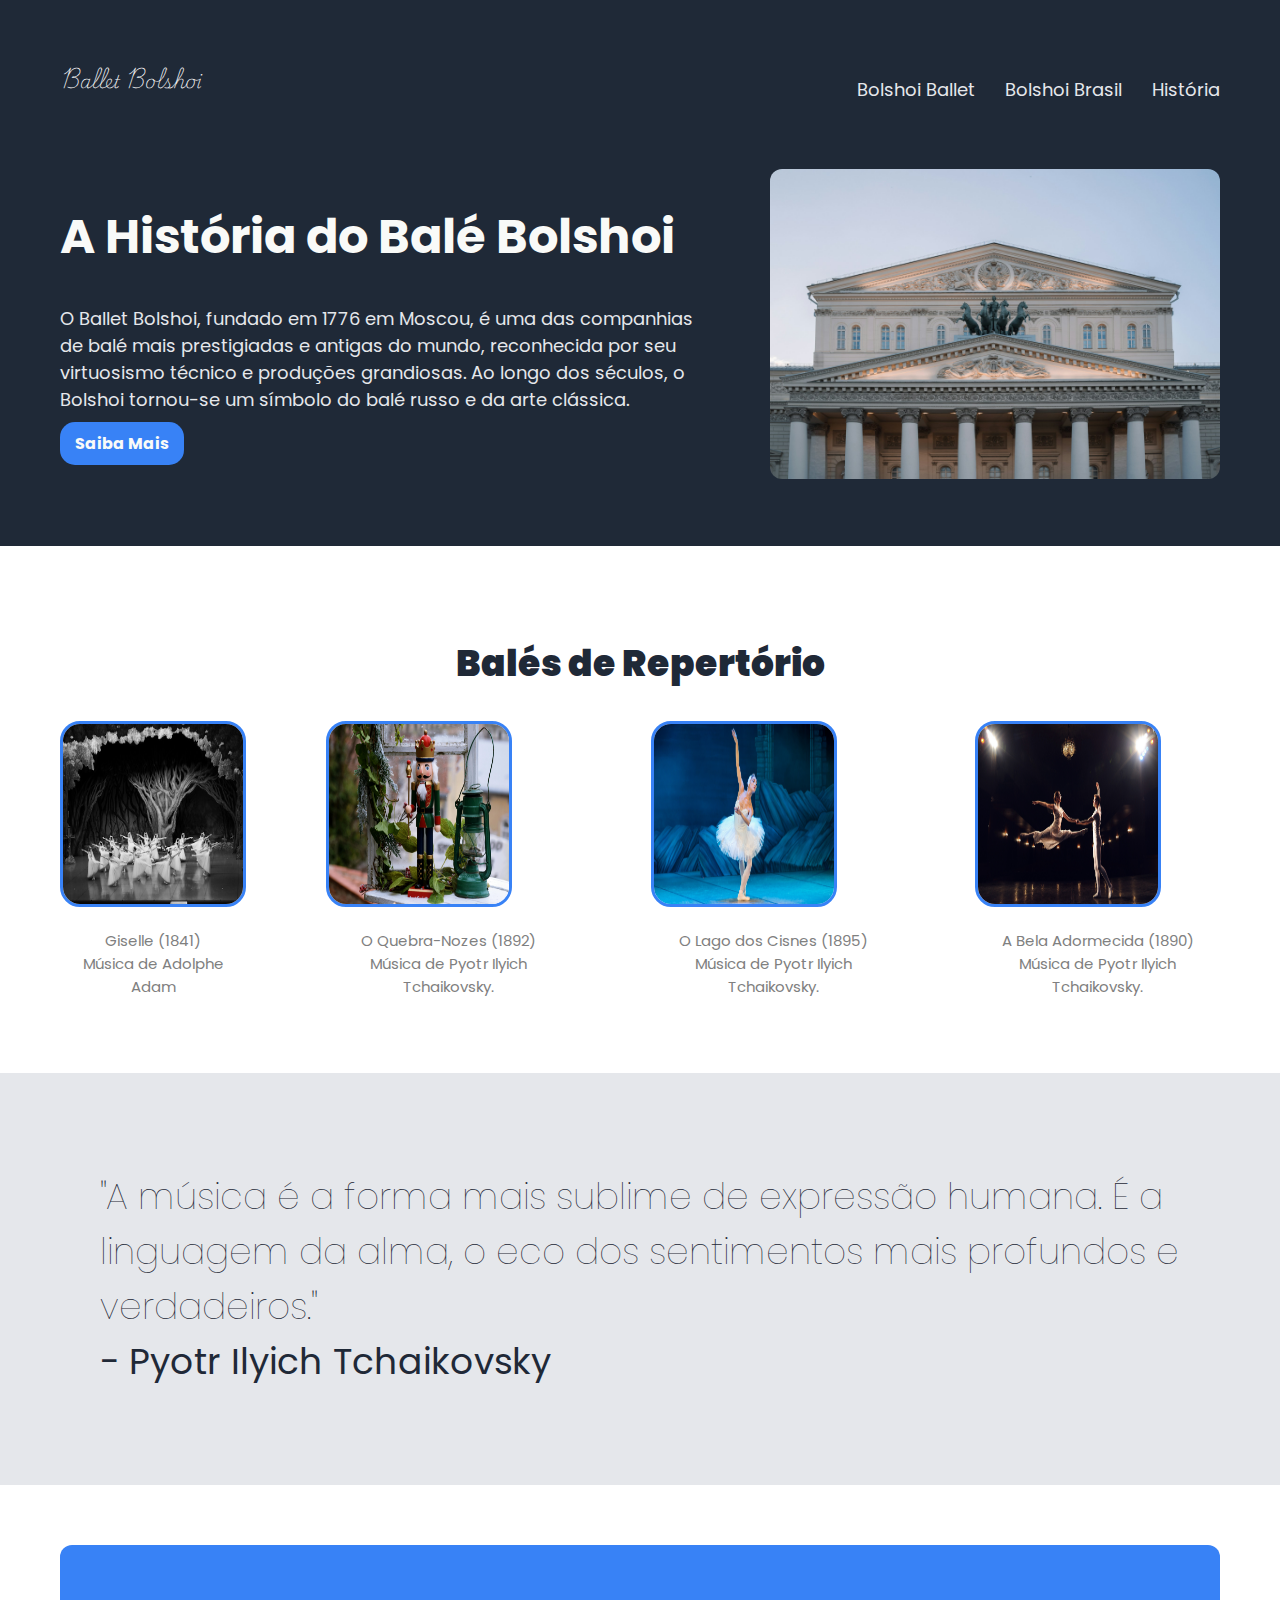
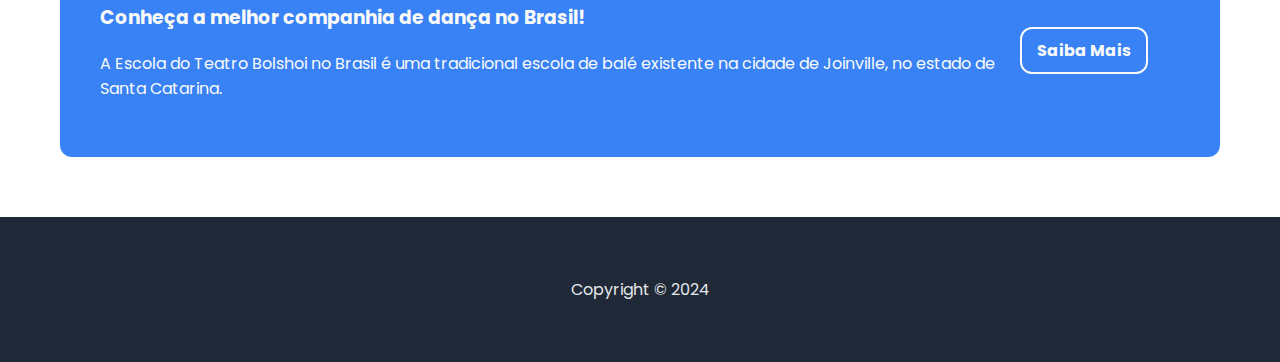
==== index.html @ 8eac7a28 "FEAT: odin-project" ====
<!DOCTYPE html>

<html lang="pt-BR">

<head>
    <meta charset="UTF-8">
    <title>Bolshoi Ballet</title>
    <link rel="stylesheet" href="css/style.css">
</head>

<body>
    <header class="header">
        <div class="navbar">
            <div>
                <span class="logo">Ballet Bolshoi</span>
            </div>
            <ul class="navbar-links">
                <li><a href="https://www.bolshoiballetacademy.com/" target="_blank" rel="noopener noreferrer">Bolshoi Ballet</a></li>
                <li><a href="https://www.escolabolshoi.com.br/" target="_blank" rel="noopener noreferrer">Bolshoi Brasil</a></li>
                <li><a href="https://www.britannica.com/art/ballet" target="_blank" rel="noopener noreferrer"> História</a></li>
            </ul>
        </div>
        <div class="header-text">
            <div>
                <h1>A História do Balé Bolshoi</h1>
                <p>O Ballet Bolshoi, fundado em 1776 em Moscou, é uma das companhias de balé mais prestigiadas 
                    e antigas do mundo, reconhecida por seu virtuosismo técnico e produções grandiosas. 
                    Ao longo dos séculos, o Bolshoi tornou-se um símbolo do balé russo e da arte clássica.</p>
                <a class="btn" href="https://www.bolshoiballetacademy.com/" target="_blank" rel="noopener noreferrer"><strong>Saiba Mais</strong></a>
            </div>
            <div>
                <img src="img/bolshoi.jpg" alt="Bolshoi" width="450" height="310">
            </div>
        </div>
    </header>

    <section class="section-repertorio">
        <h2>Balés de Repertório</h2>
        <div class="grid">
            <div class="card">
                <img src="img/giselle.jpg" alt="Giselle" width="180" height="180">
                <p>Giselle (1841) <br>
                    Música de Adolphe Adam
                </p>
            </div>
            <div class="card">
                <img src="img/nutcracker.jpg" alt="Quebra-Nozes" width="180" height="180">
                <p>O Quebra-Nozes (1892) <br>
                    Música de Pyotr Ilyich Tchaikovsky.
                </p>
            </div>
            <div class="card">
                <img src="img/swanLake.png" alt="Lago dos Cisnes" width="180" height="180">
                <p>O Lago dos Cisnes (1895) <br>
                    Música de Pyotr Ilyich Tchaikovsky.
                </p>
            </div>
            <div class="card">
                <img src="img/sleepingBeauty.png" alt="Bela Adormecida" width="180" height="180">
                <p>A Bela Adormecida (1890)<br>
                    Música de Pyotr Ilyich Tchaikovsky.
                </p>
            </div>
        </div>
    </section>

    <section class="quote">
        <blockquote>
            "A música é a forma mais sublime de expressão humana. 
            É a linguagem da alma, o eco dos sentimentos mais profundos e verdadeiros." <br>
            <strong>- Pyotr Ilyich Tchaikovsky</strong>
        </blockquote>
        
    </section>

    <section class="call-to-action">
        <div class="info-section">
            <div class="info">
                <h3>Conheça a melhor companhia de dança no Brasil!</h3>
                <p>A Escola do Teatro Bolshoi no Brasil é uma tradicional escola de balé 
                    existente na cidade de Joinville, no estado de Santa Catarina. 
                </p>
            </div>
            <div>
                <a href="https://www.bolshoiballetacademy.com/" target="_blank" rel="noopener noreferrer"><strong>Saiba Mais</strong></a>
            </div>
        </div>
    </section>

    <footer>
        Copyright &copy; 2024
    </footer>
</body>

</html>
---- css/style.css ----
@import url('https://fonts.googleapis.com/css2?family=Poppins:ital,wght@0,100;0,200;0,300;0,400;0,500;0,600;0,700;0,800;0,900;1,100;1,200;1,300;1,400;1,500;1,600;1,700;1,800;1,900&display=swap');
@import url('https://fonts.googleapis.com/css2?family=Playwrite+CU:wght@100..400&family=Poppins:ital,wght@0,100;0,200;0,300;0,400;0,500;0,600;0,700;0,800;0,900;1,100;1,200;1,300;1,400;1,500;1,600;1,700;1,800;1,900&display=swap');

body{
    margin: 0;
    border: 0;
    font-family: "Poppins", sans-serif;
}

.header{
    background-color: #1f2937;
    color: white;
    padding: 60px;
}

.navbar{
    display: flex;
    justify-content: space-between;
    margin-bottom: 50px;
    
}

.logo{
    font-family: "Playwrite CU", cursive;
    font-weight: 100;
    font-style: normal;
    font-size: large;
}

.navbar-links{
    display: flex;
    gap: 30px;
    list-style-type: none;
}

.navbar-links a{
    text-decoration: none;
}

.header-text p,
.navbar-links a{
    font-size: 18px;
    color: #e5e7eb;
}

.header-text{
    display: flex;
    justify-content: space-between;
    gap: 50px;
}

.header-text h1{
    font-size: 48px;
    color: #f9faf8;
    font-weight: 900px;
}

.header-text img{
    border-radius: 12px;
}

.btn{
    background-color: #3882f6;
    padding: 10px 15px;
    border-radius: 15px;
    text-decoration: none;
    color: #f9faf8;
}

.section-repertorio{
    padding: 60px;
}

.section-repertorio h2{
    text-align: center;
    font-size: 36px;
    font-weight: 900;
    color: #1f2937;
}

.section-repertorio .grid{
    display: flex;
    flex-direction: row;
    justify-content: center;
    align-items: center;
    gap: 80px;
}

.card img{
    border-radius: 20px;
    border-style: solid;
    border-color: #3882f6;
}

.card p{
    text-align: center;
    font-size: 15px;
    color: gray;
}

.quote{
    padding: 60px;
    background-color: #e5e7eb;
    font-size: 36px;
    font-weight: lighter;
    color: #1f2937;
}

.call-to-action{
    padding: 60px;
}

.info-section{
    background-color: #3882f6;
    color: #f9faf8;
    display: flex;
    gap: 20px;
    align-items: center;
    padding: 40px;
    border-radius: 12px;
}

.info{
    flex-wrap: wrap;
    max-width: 900px;
}

.info-section a{
    text-decoration: none;
    color: #f9faf8;
    border: solid 2px;
    padding: 10px 15px;
    border-radius: 12px;
}


footer{
    padding: 60px;
    text-align: center;
    color: #e5e7eb;
    background-color: #1f2937;
}
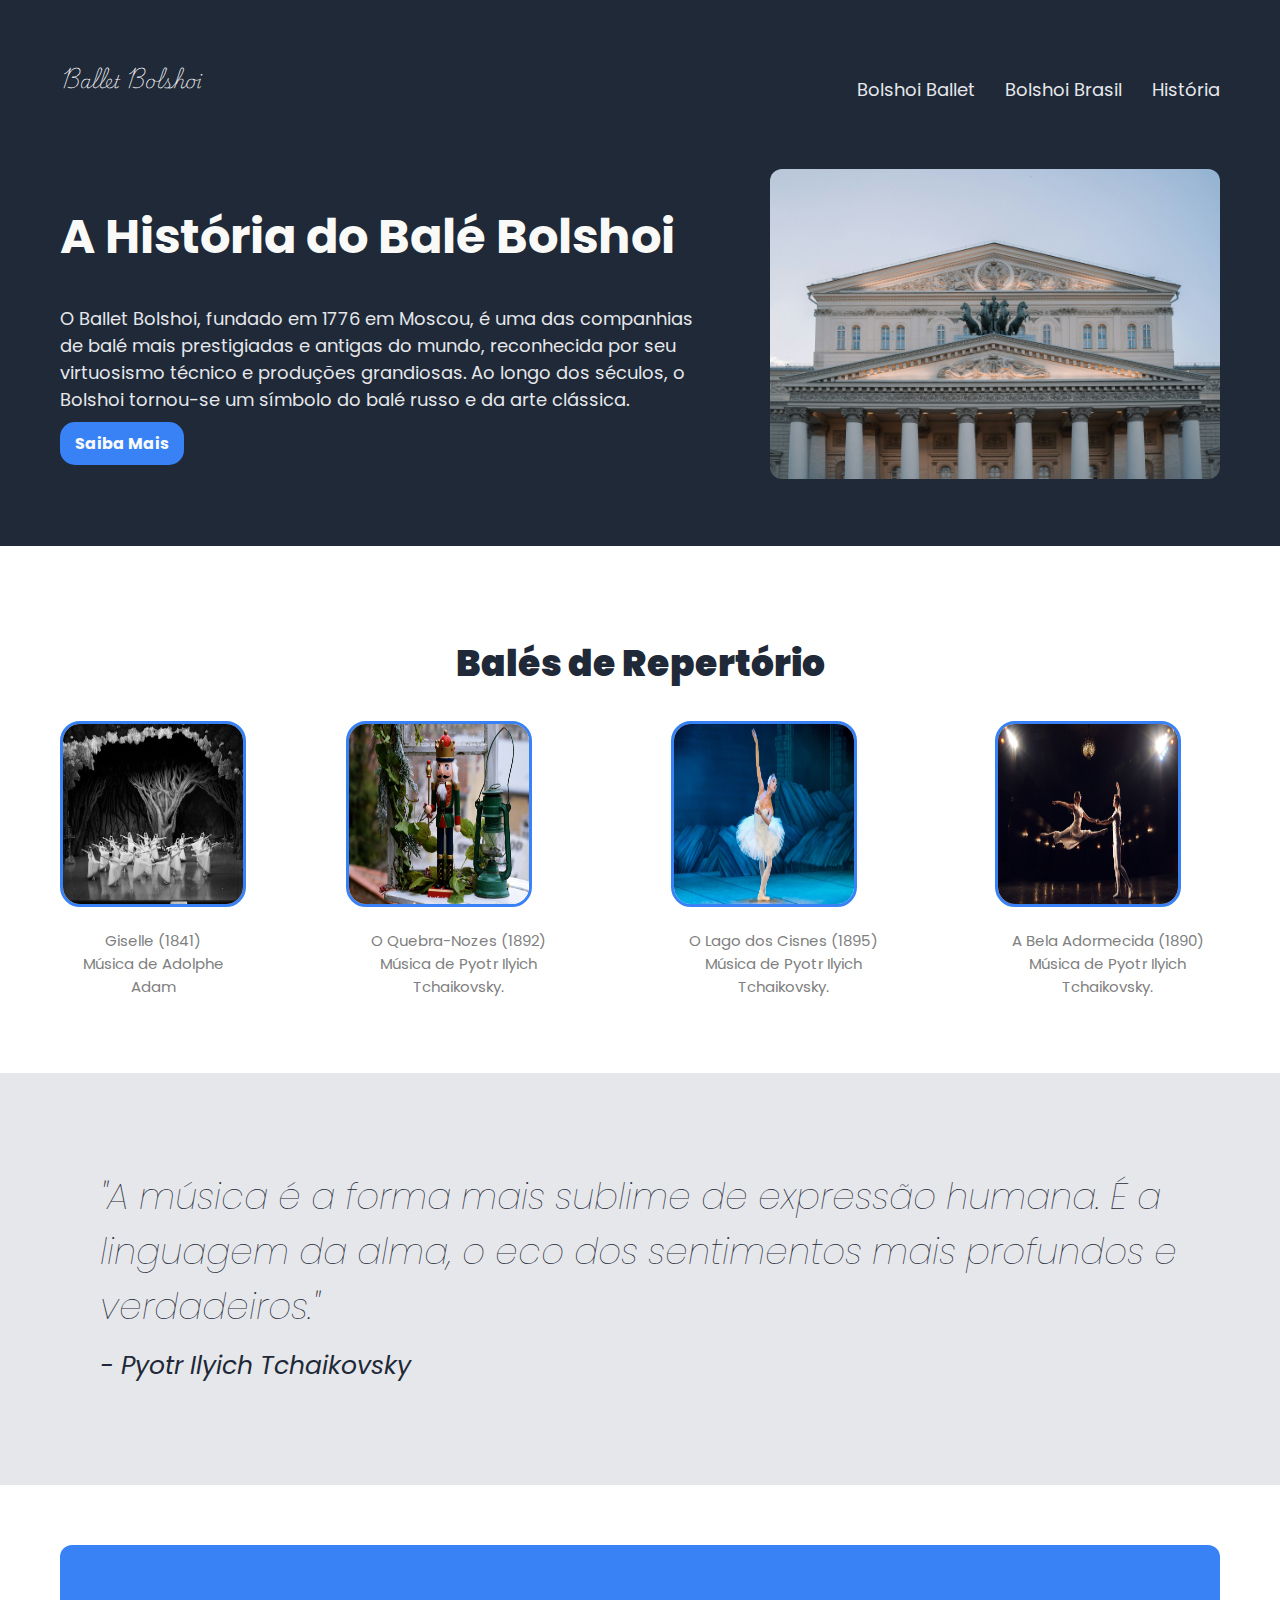
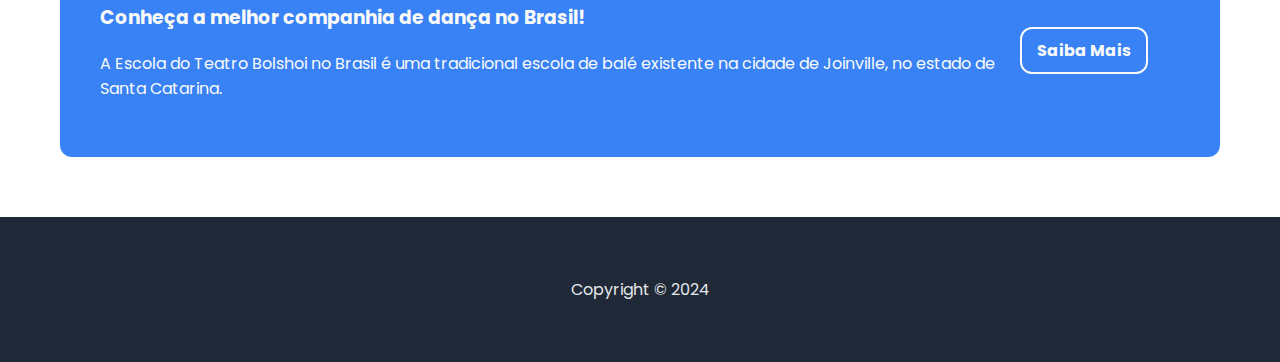
==== commit 44a3e101: "FEAT: alignment" ====
--- a/index.html
+++ b/index.html
@@ -66,9 +66,9 @@
 
     <section class="quote">
         <blockquote>
-            "A música é a forma mais sublime de expressão humana. 
+            <em>"A música é a forma mais sublime de expressão humana. 
             É a linguagem da alma, o eco dos sentimentos mais profundos e verdadeiros." <br>
-            <strong>- Pyotr Ilyich Tchaikovsky</strong>
+            <strong>- Pyotr Ilyich Tchaikovsky</em></strong>
         </blockquote>
         
     </section>
--- a/css/style.css
+++ b/css/style.css
@@ -83,7 +83,7 @@
     flex-direction: row;
     justify-content: center;
     align-items: center;
-    gap: 80px;
+    gap: 100px;
 }
 
 .card img{
@@ -104,6 +104,11 @@
     font-size: 36px;
     font-weight: lighter;
     color: #1f2937;
+}
+
+.quote strong{
+    font-size: 25px;
+    text-align: right;
 }
 
 .call-to-action{
